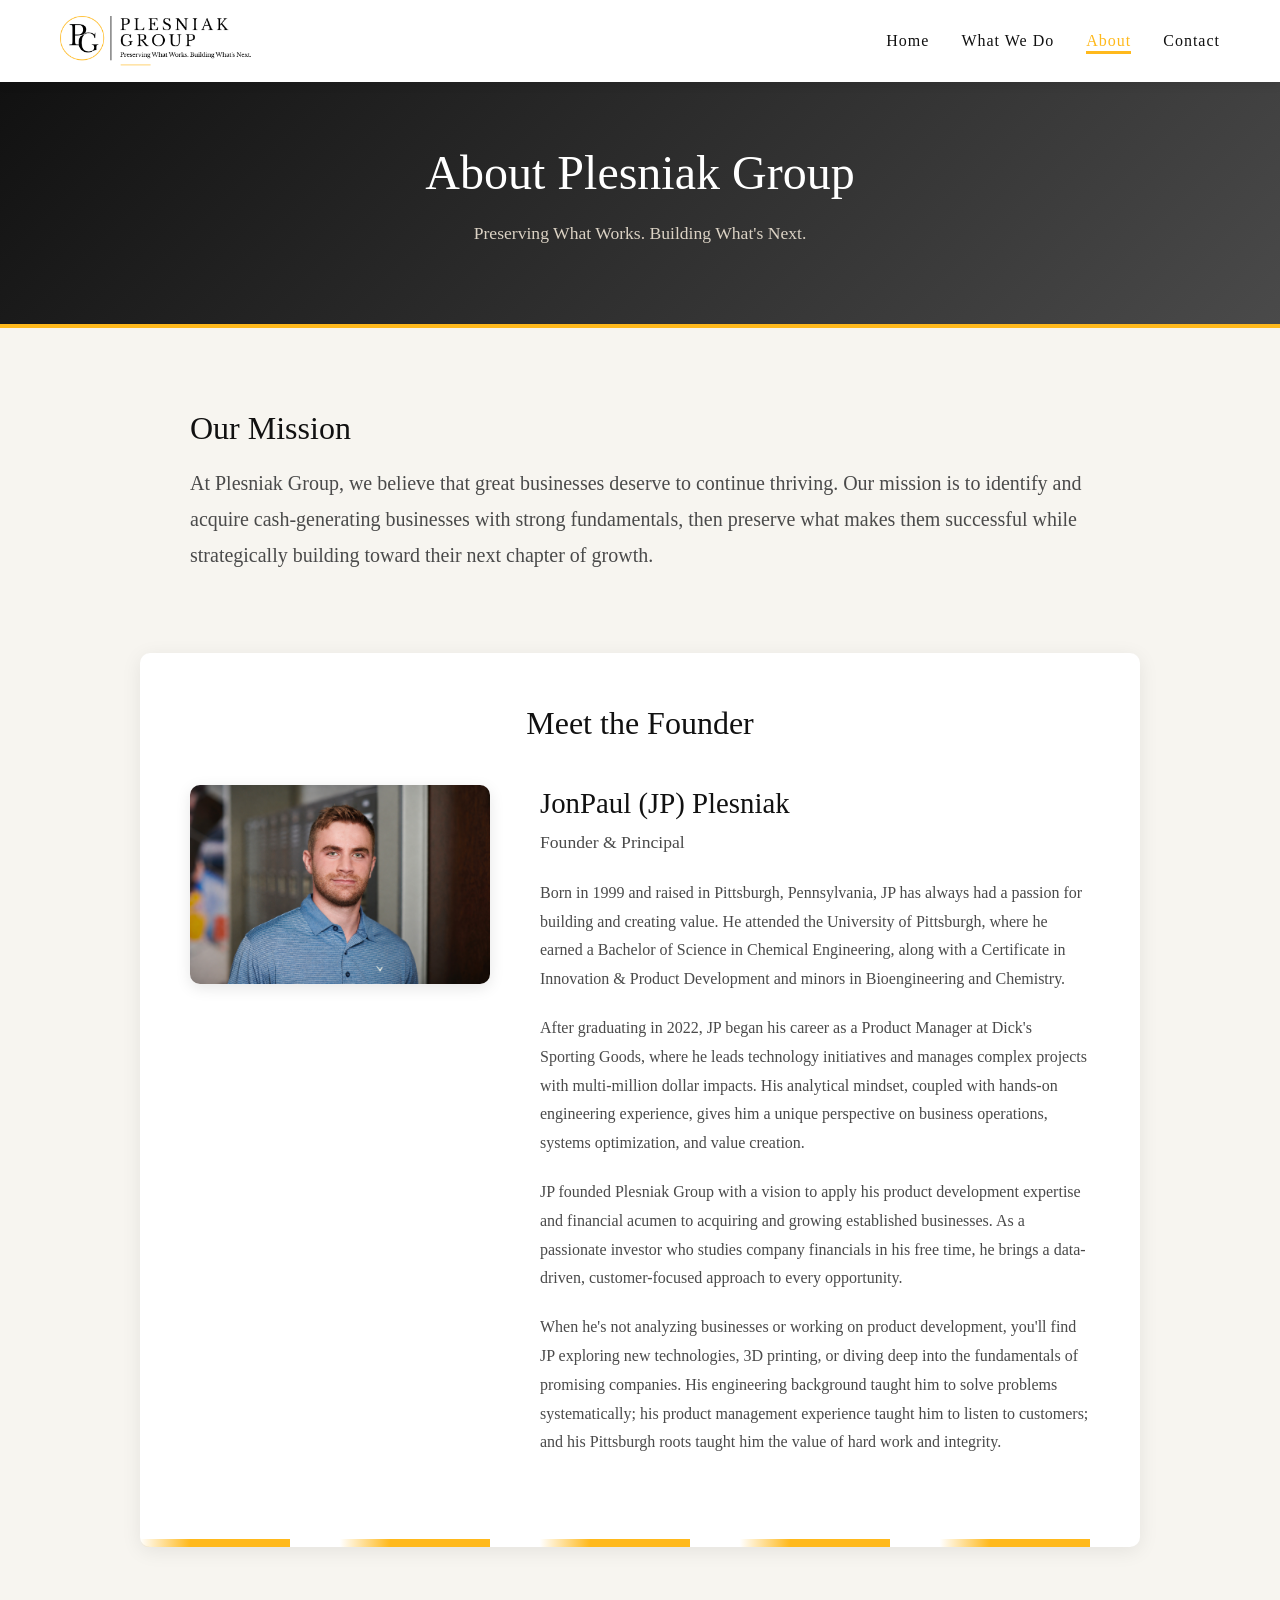
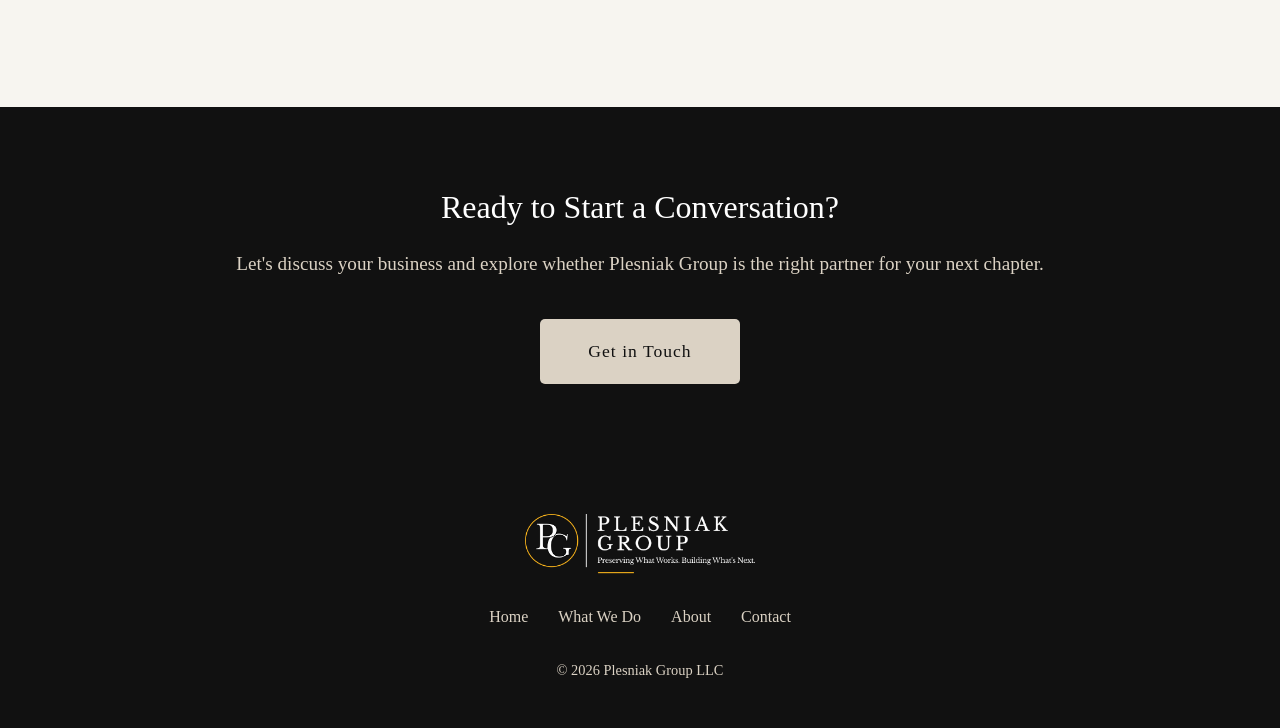
==== about.html @ d9caae8d "Initial commit: Complete Plesniak Group website with branding, founder bio, and acquisition pages" ====
<!DOCTYPE html>
<html lang="en">
<head>
    <meta charset="UTF-8">
    <meta name="viewport" content="width=device-width, initial-scale=1.0">
    <meta name="description" content="Learn about Plesniak Group's mission, values, and approach to business acquisition and growth.">
    <title>Plesniak Group | About</title>
    <link rel="stylesheet" href="css/styles.css">
</head>
<body>
    <!-- Navigation -->
    <nav class="navbar">
        <div class="container">
            <div class="nav-wrapper">
                <div class="logo">
                    <a href="index.html">
                        <img src="images/logonew.png" alt="Plesniak Group" class="logo-img">
                    </a>
                </div>
                <button class="hamburger" id="hamburger">
                    <span></span>
                    <span></span>
                    <span></span>
                </button>
                <ul class="nav-menu" id="navMenu">
                    <li><a href="index.html">Home</a></li>
                    <li><a href="what-we-do.html">What We Do</a></li>
                    <li><a href="about.html" class="active">About</a></li>
                    <li><a href="contact.html">Contact</a></li>
                </ul>
            </div>
        </div>
    </nav>

    <!-- Page Header -->
    <section class="page-header">
        <div class="container">
            <h1>About Plesniak Group</h1>
            <p class="subtitle">Preserving What Works. Building What's Next.</p>
        </div>
    </section>

    <!-- Main Content -->
    <section class="content-section">
        <div class="container">
            <div class="about-intro">
                <h2>Our Mission</h2>
                <p class="lead">At Plesniak Group, we believe that great businesses deserve to continue thriving. Our mission is to identify and acquire cash-generating businesses with strong fundamentals, then preserve what makes them successful while strategically building toward their next chapter of growth.</p>
            </div>

            <div class="founder-section">
                <h2>Meet the Founder</h2>
                <div class="founder-content">
                    <div class="founder-image">
                        <img src="images/jp-portrait.png" alt="JonPaul Plesniak" class="portrait-img">
                    </div>
                    <div class="founder-bio">
                        <h3>JonPaul (JP) Plesniak</h3>
                        <p class="founder-title">Founder & Principal</p>
                        <p>Born in 1999 and raised in Pittsburgh, Pennsylvania, JP has always had a passion for building and creating value. He attended the University of Pittsburgh, where he earned a Bachelor of Science in Chemical Engineering, along with a Certificate in Innovation & Product Development and minors in Bioengineering and Chemistry.</p>
                        
                        <p>After graduating in 2022, JP began his career as a Product Manager at Dick's Sporting Goods, where he leads technology initiatives and manages complex projects with multi-million dollar impacts. His analytical mindset, coupled with hands-on engineering experience, gives him a unique perspective on business operations, systems optimization, and value creation.</p>
                        
                        <p>JP founded Plesniak Group with a vision to apply his product development expertise and financial acumen to acquiring and growing established businesses. As a passionate investor who studies company financials in his free time, he brings a data-driven, customer-focused approach to every opportunity.</p>
                        
                        <p>When he's not analyzing businesses or working on product development, you'll find JP exploring new technologies, 3D printing, or diving deep into the fundamentals of promising companies. His engineering background taught him to solve problems systematically; his product management experience taught him to listen to customers; and his Pittsburgh roots taught him the value of hard work and integrity.</p>
                    </div>
                </div>
            </div>

        </div>
    </section>

    <!-- CTA Section -->
    <section class="cta-section">
        <div class="container">
            <div class="cta-content">
                <h2>Ready to Start a Conversation?</h2>
                <p>Let's discuss your business and explore whether Plesniak Group is the right partner for your next chapter.</p>
                <a href="contact.html" class="btn-secondary">Get in Touch</a>
            </div>
        </div>
    </section>

    <!-- Footer -->
    <footer class="footer">
        <div class="container">
            <div class="footer-content">
                <div class="footer-logo">
                    <img src="images/blacklogo.png" alt="Plesniak Group" class="footer-logo-img">
                </div>
                <div class="footer-links">
                    <a href="index.html">Home</a>
                    <a href="what-we-do.html">What We Do</a>
                    <a href="about.html">About</a>
                    <a href="contact.html">Contact</a>
                </div>
                <p class="copyright">&copy; 2026 Plesniak Group LLC</p>
            </div>
        </div>
    </footer>

    <script src="js/script.js"></script>
</body>
</html>
---- css/styles.css ----
/* ===================================
   Plesniak Group - Website Styles
   Color Palette:
   - Pittsburgh Gold: #FFB91C
   - Charcoal Black: #111111
   - Warm White: #F7F5F0
   - Slate Gray: #4A4A4A
   - Light Warm Gray: #DBD2C4
   =================================== */

/* Reset & Base Styles */
* {
    margin: 0;
    padding: 0;
    box-sizing: border-box;
}

:root {
    --gold: #FFB91C;
    --black: #111111;
    --warm-white: #F7F5F0;
    --slate-gray: #4A4A4A;
    --light-gray: #DBD2C4;
    --white: #ffffff;
}

body {
    font-family: 'Garamond', 'Georgia', 'Times New Roman', serif;
    line-height: 1.6;
    color: var(--black);
    background-color: var(--warm-white);
}

.container {
    max-width: 1200px;
    margin: 0 auto;
    padding: 0 20px;
}

/* Typography */
h1, h2, h3, h4, h5, h6 {
    font-weight: 400;
    line-height: 1.3;
    margin-bottom: 1rem;
}

h1 {
    font-size: 2.5rem;
}

h2 {
    font-size: 2rem;
}

h3 {
    font-size: 1.5rem;
}

p {
    margin-bottom: 1rem;
}

.lead {
    font-size: 1.25rem;
    line-height: 1.8;
    color: var(--slate-gray);
}

/* Navigation */
.navbar {
    background-color: var(--white);
    box-shadow: 0 2px 10px rgba(0, 0, 0, 0.1);
    position: sticky;
    top: 0;
    z-index: 1000;
    padding: 1rem 0;
}

.nav-wrapper {
    display: flex;
    justify-content: space-between;
    align-items: center;
}

.logo a {
    display: flex;
    align-items: center;
    text-decoration: none;
    color: var(--black);
}

.logo-img {
    height: 50px;
    width: auto;
    transition: opacity 0.3s;
}

.logo-img:hover {
    opacity: 0.8;
}

.hamburger {
    display: none;
    flex-direction: column;
    background: none;
    border: none;
    cursor: pointer;
    padding: 0;
}

.hamburger span {
    width: 25px;
    height: 3px;
    background-color: var(--black);
    margin: 3px 0;
    transition: 0.3s;
}

.nav-menu {
    display: flex;
    list-style: none;
    gap: 2rem;
}

.nav-menu a {
    text-decoration: none;
    color: var(--black);
    font-weight: 400;
    transition: color 0.3s;
    position: relative;
    letter-spacing: 1px;
}

.nav-menu a:hover,
.nav-menu a.active {
    color: var(--gold);
}

.nav-menu a.active::after {
    content: '';
    position: absolute;
    bottom: -5px;
    left: 0;
    width: 100%;
    height: 3px;
    background-color: var(--gold);
}

/* Buttons */
.btn-primary,
.btn-secondary {
    display: inline-block;
    padding: 14px 32px;
    text-decoration: none;
    border-radius: 5px;
    font-weight: 400;
    transition: all 0.3s;
    border: none;
    cursor: pointer;
    font-size: 1rem;
    letter-spacing: 1px;
}

.btn-primary {
    background-color: var(--gold);
    color: var(--black);
}

.btn-primary:hover {
    background-color: #e5a619;
    transform: translateY(-2px);
    box-shadow: 0 4px 12px rgba(255, 185, 28, 0.3);
}

.btn-secondary {
    background-color: var(--black);
    color: var(--white);
}

.btn-secondary:hover {
    background-color: var(--slate-gray);
    transform: translateY(-2px);
    box-shadow: 0 4px 12px rgba(17, 17, 17, 0.3);
}

/* Hero Section */
.hero {
    background: linear-gradient(135deg, var(--white) 0%, var(--warm-white) 100%);
    padding: 80px 0;
    border-bottom: 3px solid var(--gold);
}

.hero-content {
    display: grid;
    grid-template-columns: 1fr 1fr;
    gap: 60px;
    align-items: center;
}

.hero-logo {
    text-align: center;
    display: flex;
    align-items: center;
    justify-content: center;
}

.hero-logo-img {
    max-width: 100%;
    height: auto;
    width: 400px;
}

.hero-text h2 {
    font-size: 2.2rem;
    margin-bottom: 20px;
    color: var(--black);
}

.hero-text p {
    font-size: 1.1rem;
    color: var(--slate-gray);
    margin-bottom: 30px;
}

/* Value Propositions */
.value-props {
    padding: 80px 0;
    background-color: var(--white);
}

.value-grid {
    display: grid;
    grid-template-columns: repeat(auto-fit, minmax(300px, 1fr));
    gap: 40px;
}

.value-card {
    text-align: center;
    padding: 40px 30px;
    border-radius: 10px;
    background-color: var(--warm-white);
    transition: transform 0.3s, box-shadow 0.3s;
}

.value-card:hover {
    transform: translateY(-5px);
    box-shadow: 0 10px 30px rgba(0, 0, 0, 0.1);
}

.value-icon {
    font-size: 3rem;
    margin-bottom: 20px;
}

.value-card h3 {
    color: var(--black);
    margin-bottom: 15px;
}

.value-card p {
    color: var(--slate-gray);
    margin-bottom: 0;
}

/* CTA Section */
.cta-section {
    background-color: var(--black);
    color: var(--white);
    padding: 80px 0;
    text-align: center;
}

.cta-content h2 {
    color: var(--white);
    margin-bottom: 20px;
}

.cta-content p {
    font-size: 1.2rem;
    margin-bottom: 40px;
    color: var(--light-gray);
}

.cta-section .btn-secondary {
    background-color: var(--light-gray);
    color: var(--black);
    padding: 18px 48px;
    font-size: 1.1rem;
    font-weight: 500;
}

.cta-section .btn-secondary:hover {
    background-color: var(--slate-gray);
    color: var(--white);
}

/* Page Header */
.page-header {
    background: linear-gradient(135deg, var(--black) 0%, var(--slate-gray) 100%);
    color: var(--white);
    padding: 60px 0;
    text-align: center;
    border-bottom: 4px solid var(--gold);
}

.page-header h1 {
    color: var(--white);
    font-size: 3rem;
    margin-bottom: 15px;
}

.subtitle {
    font-size: 1.1rem;
    color: var(--light-gray);
    font-style: normal;
    font-weight: 400;
}

/* Content Sections */
.content-section {
    padding: 80px 0;
}

.content-intro {
    text-align: center;
    max-width: 800px;
    margin: 0 auto 60px;
}

.content-intro h2 {
    margin-bottom: 20px;
}

/* Goal Section */
.goal-section {
    max-width: 900px;
    margin: 60px auto 80px;
    padding: 40px;
    background-color: var(--white);
    border-radius: 10px;
    border-left: 4px solid var(--gold);
}

.goal-section h2 {
    text-align: center;
    margin-bottom: 30px;
}

.goal-section p {
    color: var(--slate-gray);
    font-size: 1.1rem;
    line-height: 1.8;
    margin-bottom: 20px;
}

.goal-section p:last-child {
    margin-bottom: 0;
}

/* Process Section */
.process-section {
    margin: 80px 0;
}

.process-section h2 {
    text-align: center;
    margin-bottom: 50px;
}

.process-steps {
    display: grid;
    grid-template-columns: repeat(auto-fit, minmax(250px, 1fr));
    gap: 40px;
}

.step {
    text-align: center;
    padding: 30px;
    border-radius: 10px;
    background-color: var(--white);
    box-shadow: 0 4px 15px rgba(0, 0, 0, 0.1);
}

.step-number {
    width: 60px;
    height: 60px;
    border: 4px solid var(--gold);
    border-radius: 50%;
    display: inline-flex;
    align-items: center;
    justify-content: center;
    font-size: 1.5rem;
    font-weight: bold;
    color: var(--black);
    margin-bottom: 20px;
}

.step h3 {
    margin-bottom: 15px;
}

.step p {
    color: var(--slate-gray);
    margin-bottom: 0;
}

/* Criteria Section */
.criteria-section {
    margin: 80px 0;
}

.criteria-section h2 {
    text-align: center;
    margin-bottom: 50px;
}

.criteria-grid {
    display: grid;
    grid-template-columns: repeat(auto-fit, minmax(300px, 1fr));
    gap: 30px;
}

.criteria-card {
    padding: 30px;
    border-radius: 10px;
    background-color: var(--white);
    border-left: 4px solid var(--gold);
    box-shadow: 0 2px 10px rgba(0, 0, 0, 0.08);
}

.criteria-card h3 {
    margin-bottom: 15px;
}

.criteria-card p {
    color: var(--slate-gray);
    margin-bottom: 0;
}

/* What We Offer */
.what-we-offer {
    margin: 80px 0;
    padding: 50px;
    background-color: var(--white);
    border-radius: 10px;
}

.what-we-offer h2 {
    text-align: center;
    margin-bottom: 40px;
}

.benefits-list {
    list-style: none;
    max-width: 900px;
    margin: 0 auto;
}

.benefits-list li {
    padding: 20px;
    margin-bottom: 15px;
    background-color: var(--warm-white);
    border-radius: 8px;
    border-left: 4px solid var(--gold);
}

.benefits-list strong {
    color: var(--black);
}

/* About Page Styles */
.about-intro,
.story-section {
    max-width: 900px;
    margin: 0 auto 60px;
}

.story-section p {
    margin-bottom: 20px;
    color: var(--slate-gray);
}

.founder-section {
    max-width: 1000px;
    margin: 80px auto 80px;
    padding: 50px;
    background-color: var(--white);
    border-radius: 10px;
    box-shadow: 0 4px 20px rgba(0, 0, 0, 0.08);
    position: relative;
    padding-bottom: 70px;
}

.founder-section::after {
    content: '';
    position: absolute;
    bottom: 0;
    left: 0;
    right: 0;
    height: 8px;
    background: linear-gradient(90deg, 
        transparent 0%, 
        var(--gold) 5%, 
        var(--gold) 15%, 
        transparent 15%,
        transparent 20%,
        var(--gold) 25%,
        var(--gold) 35%,
        transparent 35%,
        transparent 40%,
        var(--gold) 45%,
        var(--gold) 55%,
        transparent 55%,
        transparent 60%,
        var(--gold) 65%,
        var(--gold) 75%,
        transparent 75%,
        transparent 80%,
        var(--gold) 85%,
        var(--gold) 95%,
        transparent 95%
    );
    border-bottom-left-radius: 10px;
    border-bottom-right-radius: 10px;
}

.founder-section h2 {
    text-align: center;
    margin-bottom: 40px;
}

.founder-content {
    display: grid;
    grid-template-columns: 300px 1fr;
    gap: 50px;
    align-items: start;
}

.founder-image {
    text-align: center;
}

.portrait-img {
    width: 100%;
    max-width: 300px;
    height: auto;
    border-radius: 10px;
    box-shadow: 0 4px 15px rgba(0, 0, 0, 0.1);
}

.founder-bio h3 {
    font-size: 1.8rem;
    margin-bottom: 5px;
    color: var(--black);
}

.founder-title {
    font-size: 1.1rem;
    color: var(--gold);
    font-weight: 500;
    margin-bottom: 25px;
}

.founder-bio p {
    margin-bottom: 20px;
    color: var(--slate-gray);
    line-height: 1.8;
}

.values-section {
    margin: 80px 0;
}

.values-section h2 {
    text-align: center;
    margin-bottom: 50px;
}

.values-grid {
    display: grid;
    grid-template-columns: repeat(auto-fit, minmax(300px, 1fr));
    gap: 30px;
}

.value-item {
    padding: 30px;
    background-color: var(--white);
    border-radius: 10px;
    box-shadow: 0 2px 10px rgba(0, 0, 0, 0.08);
}

.value-item h3 {
    margin-bottom: 15px;
}

.value-item p {
    color: var(--slate-gray);
    margin-bottom: 0;
}

.approach-section {
    margin: 80px 0;
    max-width: 900px;
    margin-left: auto;
    margin-right: auto;
}

.approach-section h2 {
    text-align: center;
    margin-bottom: 30px;
}

.approach-points {
    margin-top: 50px;
}

.approach-point {
    padding: 30px;
    margin-bottom: 30px;
    background-color: var(--white);
    border-radius: 10px;
    border-top: 4px solid var(--gold);
}

.approach-point h3 {
    margin-bottom: 15px;
}

.approach-point p {
    color: var(--slate-gray);
    margin-bottom: 0;
}

.why-us-section {
    max-width: 900px;
    margin: 80px auto 0;
    padding: 50px;
    background-color: var(--white);
    border-radius: 10px;
}

.why-us-section h2 {
    text-align: center;
    margin-bottom: 30px;
}

.why-list {
    list-style: none;
}

.why-list li {
    padding: 20px;
    margin-bottom: 15px;
    background-color: var(--warm-white);
    border-radius: 8px;
    border-left: 4px solid var(--gold);
}

.why-list strong {
    color: var(--black);
}

/* Contact Page Styles */
.contact-section {
    padding: 80px 0;
}

.contact-wrapper {
    display: grid;
    grid-template-columns: 1fr 1fr;
    gap: 60px;
    margin-bottom: 60px;
}

.contact-info h2 {
    margin-bottom: 20px;
}

.contact-info > p {
    color: var(--slate-gray);
    margin-bottom: 40px;
    font-size: 1.1rem;
}

.contact-details,
.contact-reasons {
    margin-bottom: 40px;
    padding: 30px;
    background-color: var(--white);
    border-radius: 10px;
}

.contact-details h3,
.contact-reasons h3 {
    margin-bottom: 20px;
    color: var(--black);
}

.contact-details ul,
.contact-reasons ul {
    list-style: none;
}

.contact-details li,
.contact-reasons li {
    padding: 8px 0;
    color: var(--slate-gray);
}

/* Contact Form */
.contact-form-wrapper {
    background-color: var(--white);
    padding: 40px;
    border-radius: 10px;
    box-shadow: 0 4px 20px rgba(0, 0, 0, 0.1);
}

.contact-form {
    display: flex;
    flex-direction: column;
}

.form-group {
    margin-bottom: 25px;
}

.form-group label {
    display: block;
    margin-bottom: 8px;
    font-weight: 600;
    color: var(--black);
}

.form-group input,
.form-group textarea {
    width: 100%;
    padding: 12px;
    border: 2px solid var(--light-gray);
    border-radius: 5px;
    font-size: 1rem;
    font-family: inherit;
    transition: border-color 0.3s;
}

.form-group input:focus,
.form-group textarea:focus {
    outline: none;
    border-color: var(--gold);
}

.form-group textarea {
    resize: vertical;
}

.checkbox-label {
    display: flex;
    align-items: flex-start;
    gap: 10px;
    cursor: pointer;
}

.checkbox-label input[type="checkbox"] {
    width: auto;
    margin-top: 4px;
}

.checkbox-label span {
    color: var(--slate-gray);
    font-size: 0.95rem;
}

.form-message {
    margin-top: 20px;
    padding: 15px;
    border-radius: 5px;
    text-align: center;
    display: none;
}

.form-message.success {
    background-color: #d4edda;
    color: #155724;
    border: 1px solid #c3e6cb;
    display: block;
}

.form-message.error {
    background-color: #f8d7da;
    color: #721c24;
    border: 1px solid #f5c6cb;
    display: block;
}

.privacy-note {
    max-width: 900px;
    margin: 0 auto;
    padding: 30px;
    background-color: var(--white);
    border-radius: 10px;
    border-left: 4px solid var(--gold);
}

.privacy-note p {
    color: var(--slate-gray);
    font-size: 0.95rem;
    margin-bottom: 0;
}

/* Footer */
.footer {
    background-color: var(--black);
    color: var(--white);
    padding: 50px 0 30px;
}

.footer-content {
    text-align: center;
}

.footer-logo {
    display: flex;
    align-items: center;
    justify-content: center;
    margin-bottom: 30px;
}

.footer-logo-img {
    height: 60px;
    width: auto;
}

.footer-links {
    display: flex;
    justify-content: center;
    gap: 30px;
    margin-bottom: 30px;
    flex-wrap: wrap;
}

.footer-links a {
    color: var(--light-gray);
    text-decoration: none;
    transition: color 0.3s;
}

.footer-links a:hover {
    color: var(--gold);
}

.copyright {
    color: var(--light-gray);
    font-size: 0.9rem;
}

/* Responsive Design */
@media (max-width: 968px) {
    .hero-content,
    .contact-wrapper {
        grid-template-columns: 1fr;
        gap: 40px;
    }

    .hero-logo-img {
        width: 300px;
    }

    .hero-text h2 {
        font-size: 1.8rem;
    }
}

@media (max-width: 768px) {
    .hamburger {
        display: flex;
    }

    .nav-menu {
        position: absolute;
        top: 100%;
        left: 0;
        right: 0;
        background-color: var(--white);
        flex-direction: column;
        padding: 20px;
        box-shadow: 0 4px 10px rgba(0, 0, 0, 0.1);
        display: none;
        gap: 0;
    }

    .nav-menu.active {
        display: flex;
    }

    .nav-menu li {
        padding: 15px 0;
        border-bottom: 1px solid var(--light-gray);
    }

    .nav-menu li:last-child {
        border-bottom: none;
    }

    .nav-menu a.active::after {
        display: none;
    }

    h1 {
        font-size: 2rem;
    }

    h2 {
        font-size: 1.7rem;
    }

    .page-header h1 {
        font-size: 2.2rem;
    }

    .value-grid,
    .process-steps,
    .criteria-grid,
    .values-grid {
        grid-template-columns: 1fr;
    }

    .what-we-offer,
    .why-us-section {
        padding: 30px 20px;
    }

    .contact-form-wrapper {
        padding: 25px;
    }

    .founder-content {
        grid-template-columns: 1fr;
        gap: 30px;
    }

    .founder-section {
        padding: 30px 20px;
    }

    .portrait-img {
        max-width: 250px;
    }
}

@media (max-width: 480px) {
    .logo-img {
        height: 40px;
    }

    .hero {
        padding: 40px 0;
    }

    .hero-logo-img {
        width: 250px;
    }

    .value-props,
    .content-section {
        padding: 50px 0;
    }

    .cta-section {
        padding: 50px 0;
    }

    .btn-primary,
    .btn-secondary {
        width: 100%;
        text-align: center;
    }

    .footer-logo-img {
        height: 45px;
    }
}
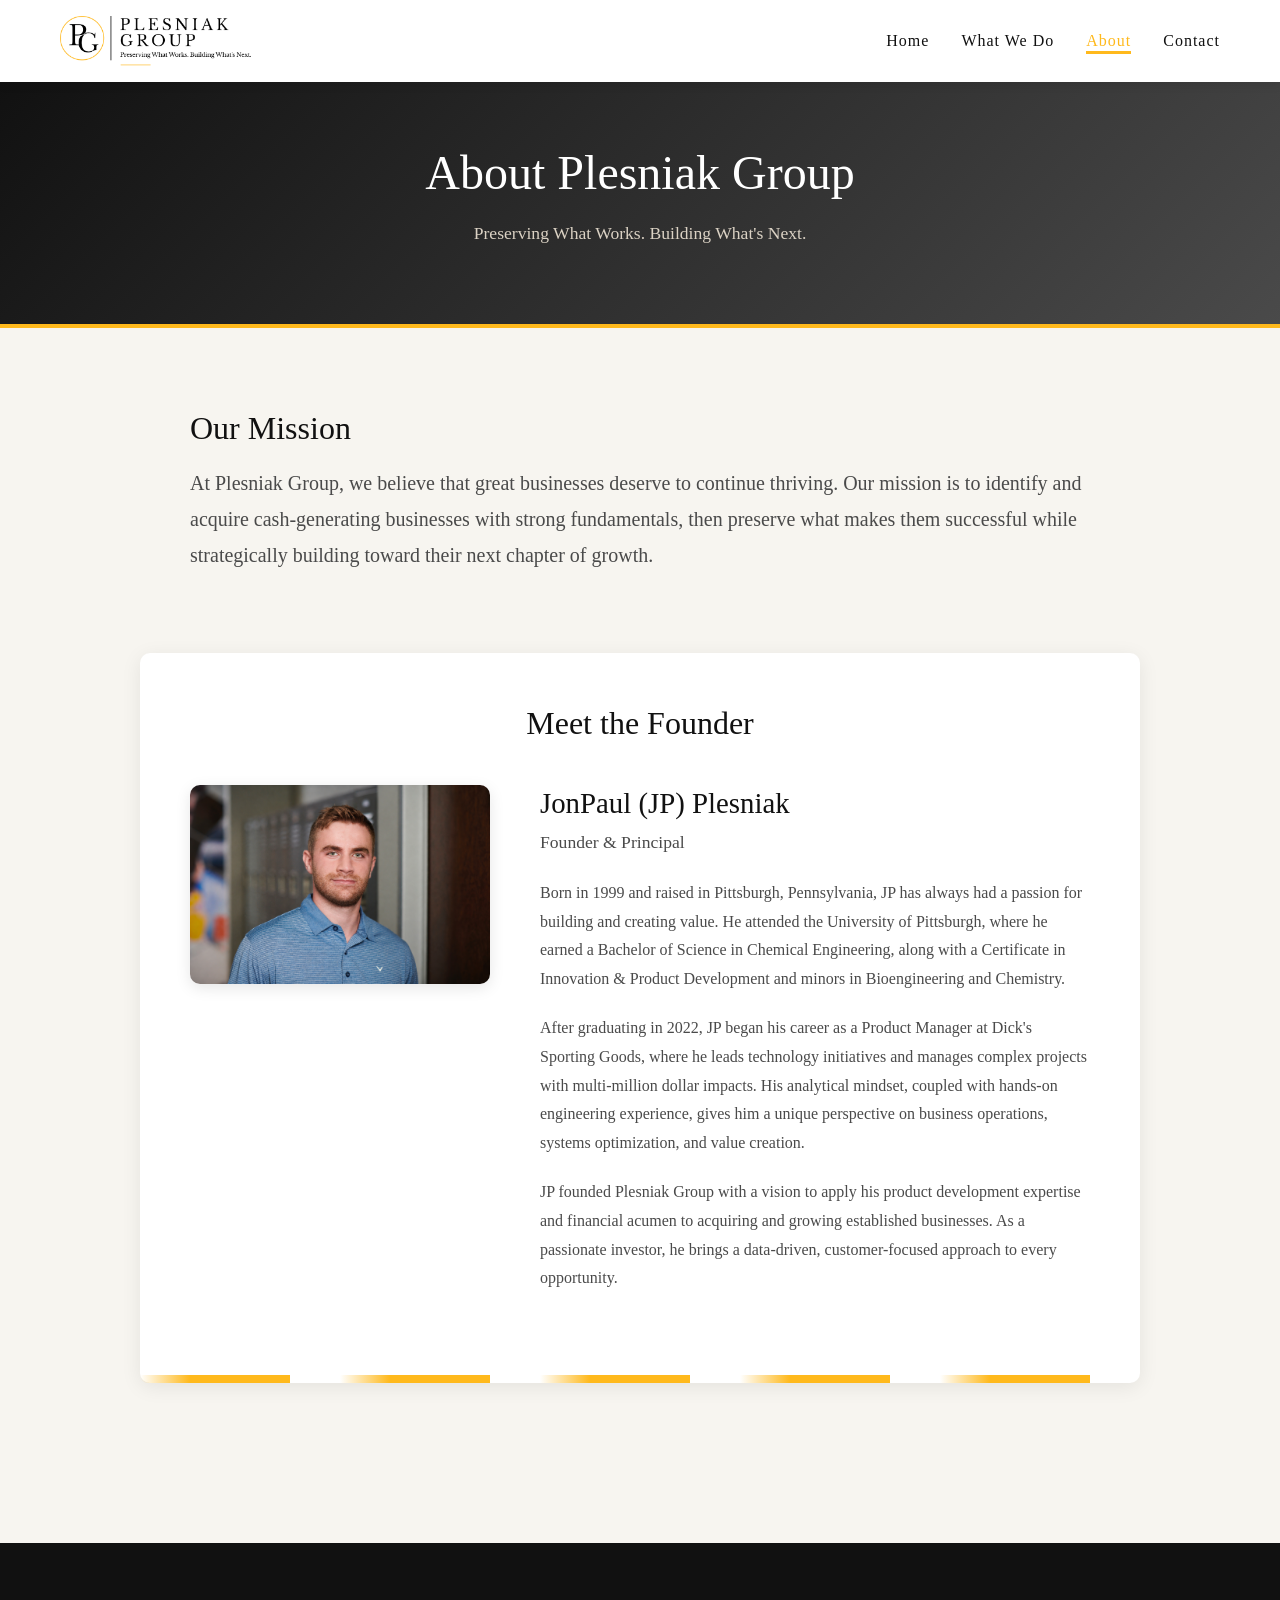
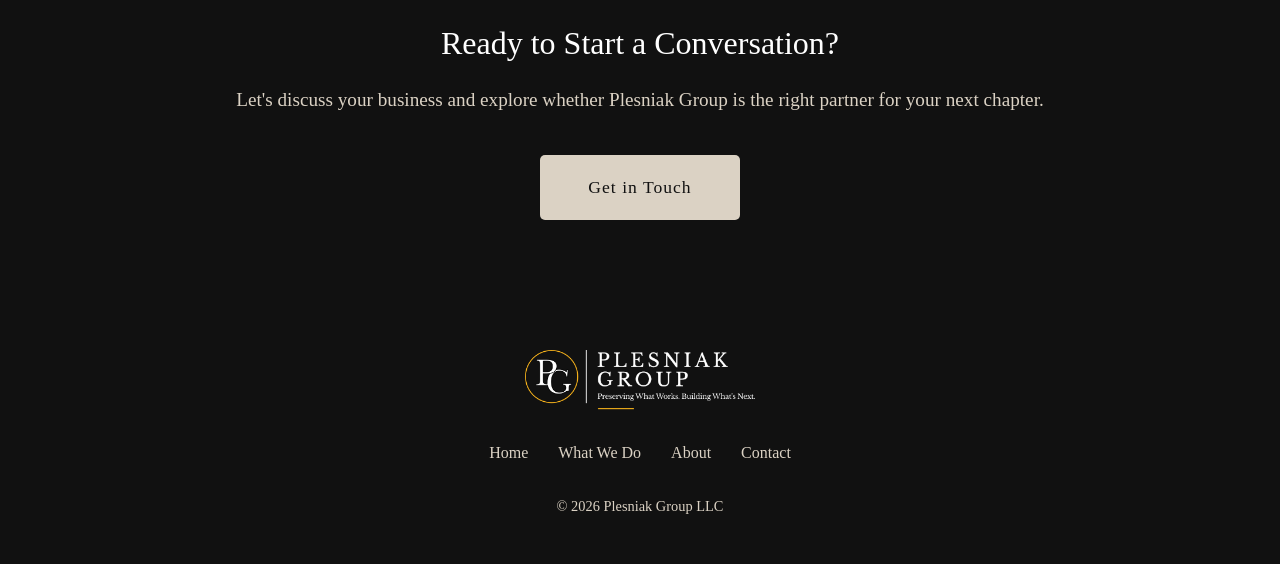
==== commit dfafe429: "Update About page: streamline founder bio" ====
--- a/about.html
+++ b/about.html
@@ -5,6 +5,7 @@
     <meta name="viewport" content="width=device-width, initial-scale=1.0">
     <meta name="description" content="Learn about Plesniak Group's mission, values, and approach to business acquisition and growth.">
     <title>Plesniak Group | About</title>
+    <link rel="icon" type="image/png" href="images/favicon.png">
     <link rel="stylesheet" href="css/styles.css">
 </head>
 <body>
@@ -61,9 +62,7 @@
                         
                         <p>After graduating in 2022, JP began his career as a Product Manager at Dick's Sporting Goods, where he leads technology initiatives and manages complex projects with multi-million dollar impacts. His analytical mindset, coupled with hands-on engineering experience, gives him a unique perspective on business operations, systems optimization, and value creation.</p>
                         
-                        <p>JP founded Plesniak Group with a vision to apply his product development expertise and financial acumen to acquiring and growing established businesses. As a passionate investor who studies company financials in his free time, he brings a data-driven, customer-focused approach to every opportunity.</p>
-                        
-                        <p>When he's not analyzing businesses or working on product development, you'll find JP exploring new technologies, 3D printing, or diving deep into the fundamentals of promising companies. His engineering background taught him to solve problems systematically; his product management experience taught him to listen to customers; and his Pittsburgh roots taught him the value of hard work and integrity.</p>
+                        <p>JP founded Plesniak Group with a vision to apply his product development expertise and financial acumen to acquiring and growing established businesses. As a passionate investor, he brings a data-driven, customer-focused approach to every opportunity.</p>
                     </div>
                 </div>
             </div>
--- a/css/styles.css
+++ b/css/styles.css
@@ -752,6 +752,21 @@
     resize: vertical;
 }
 
+.form-group.error input {
+    border-color: #dc3545;
+}
+
+.error-message {
+    display: none;
+    color: #dc3545;
+    font-size: 0.875rem;
+    margin-top: 5px;
+}
+
+.form-group.error .error-message {
+    display: block;
+}
+
 .checkbox-label {
     display: flex;
     align-items: flex-start;
